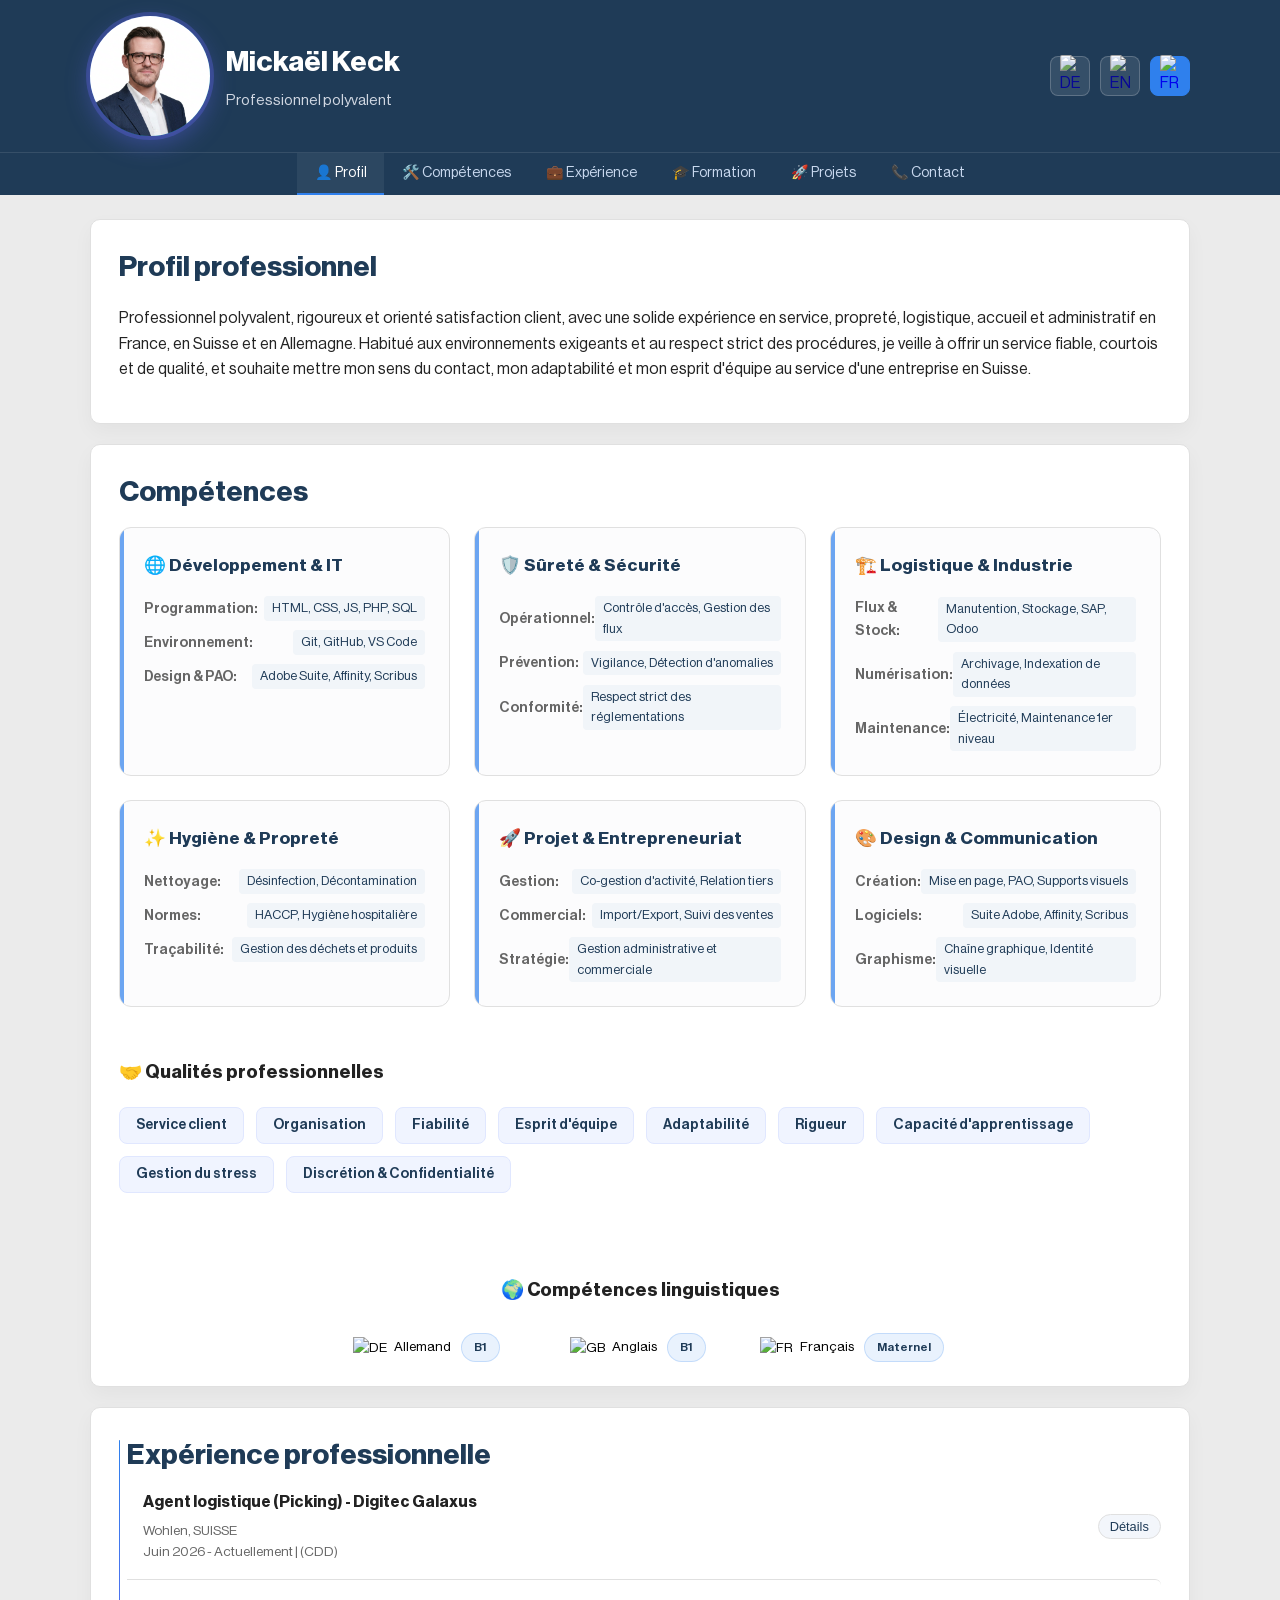
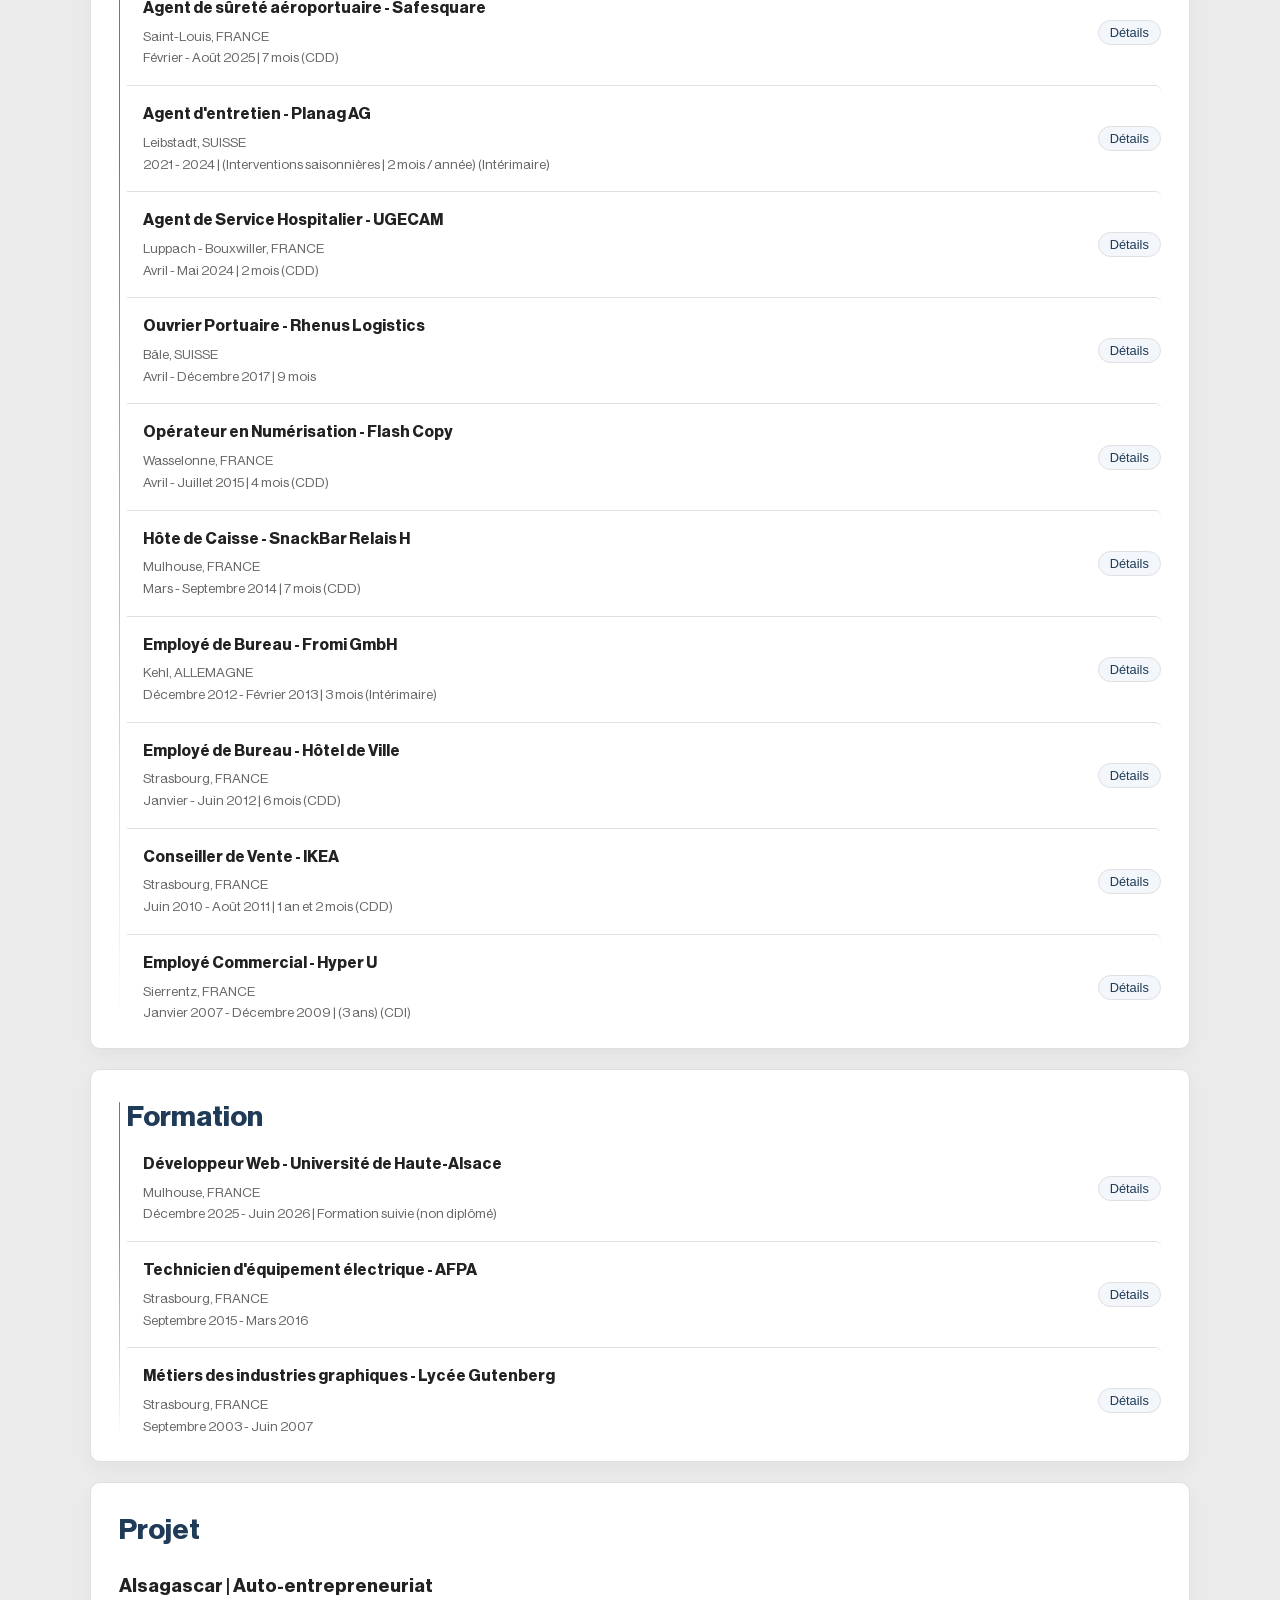
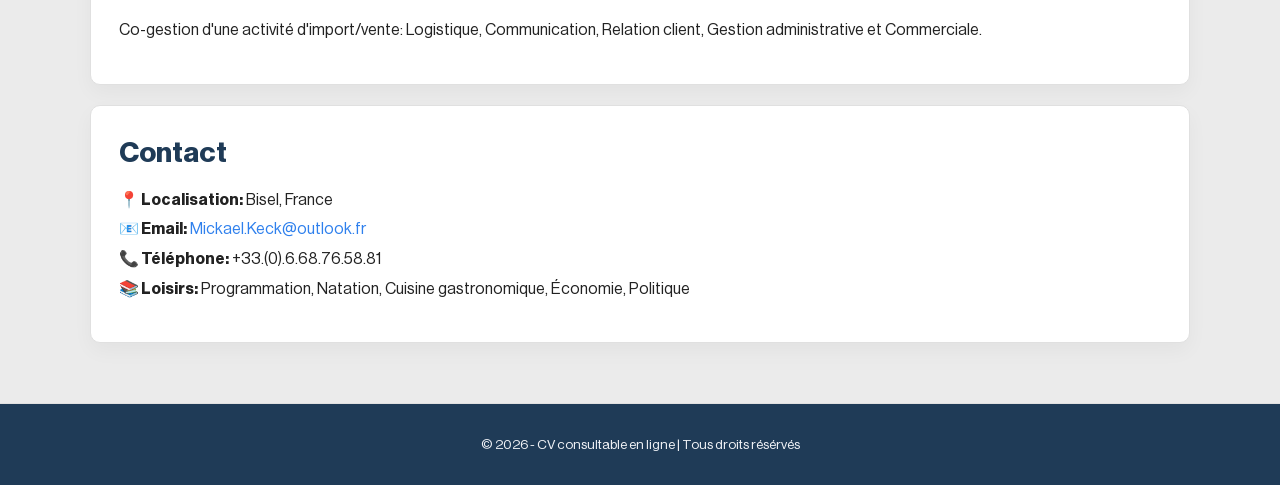
==== index.html @ 0cacf82a "Add files via upload" ====
<!DOCTYPE html>
<html lang="fr">
<head>
  <meta charset="UTF-8">
  <title>CV - Mickaël Keck</title>
  <meta name="viewport" content="width=device-width, initial-scale=1">
  <link rel="stylesheet" href="style.css">
</head>
<body>
  <div class="top-bar">
    <header class="site-header">
      <div class="container header-content">
        <div class="avatar-wrap">
          <div class="avatar" onclick="document.getElementById('img-modal').classList.add('open')"><img src="img/image cv2.png" alt="Mickaël Keck"/></div>
          <div>
            <h1>Mickaël Keck</h1>
            <p class="subtitle">Professionnel polyvalent</p>
          </div>
        </div>
        <div class="lang-switcher">
          <a href="index_de.html" class="lang-btn" title="Deutsch">
            <img src="https://flagcdn.com/24x18/de.png" alt="DE">
          </a>
          <a href="index_en.html" class="lang-btn" title="English">
            <img src="https://flagcdn.com/24x18/gb.png" alt="EN">
          </a>
          <a href="index.html" class="lang-btn active" title="Français">
            <img src="https://flagcdn.com/24x18/fr.png" alt="FR">
          </a>
        </div>
      </div>
    </header>
  </div>
  <nav class="main-nav">
    <button class="nav-toggle" aria-expanded="false" aria-label="Menu">
      <span class="bar"></span>
      <span class="bar"></span>
      <span class="bar"></span>
    </button>
    <ul>
      <li><a href="#profil">👤 Profil</a></li>
      <li><a href="#competences">🛠️ Compétences</a></li>
      <li><a href="#experience">💼 Expérience</a></li>
      <li><a href="#formation">🎓 Formation</a></li>
      <li><a href="#projets">🚀 Projets</a></li>
      <li><a href="#contact">📞 Contact</a></li>
    </ul>
  </nav>

  <div class="container layout">
    <main>
      <!-- PROFIL -->
      <section id="profil" class="card">
        <h2>Profil professionnel</h2>
        <p>
        Professionnel polyvalent, rigoureux et orienté satisfaction client, avec une solide expérience en service, propreté, logistique, accueil et administratif en France, en Suisse et en Allemagne. Habitué aux environnements exigeants et au respect strict des procédures, je veille à offrir un service fiable, courtois et de qualité, et souhaite mettre mon sens du contact, mon adaptabilité et mon esprit d'équipe au service d'une entreprise en Suisse.
        </p>
      </section>

      <!-- COMPETENCES -->
      <section id="competences" class="card">
        <h2>Compétences</h2>
        
        <div class="skills-container">
          <!-- Compétences Techniques -->
          <div class="skills-grid">
            <div class="skill-category">
              <h3>🌐 Développement & IT</h3>
              <ul>
                <li><strong>Programmation:</strong> <span>HTML, CSS, JS, PHP, SQL</span></li>
                <li><strong>Environnement:</strong> <span>Git, GitHub, VS Code</span></li>
                <li><strong>Design & PAO:</strong> <span>Adobe Suite, Affinity, Scribus</span></li>
              </ul>
            </div>

            <div class="skill-category">
              <h3>🛡️ Sûreté & Sécurité</h3>
              <ul>
                <li><strong>Opérationnel:</strong> <span>Contrôle d'accès, Gestion des flux</span></li>
                <li><strong>Prévention:</strong> <span>Vigilance, Détection d'anomalies</span></li>
                <li><strong>Conformité:</strong> <span>Respect strict des réglementations</span></li>
              </ul>
            </div>

            <div class="skill-category">
              <h3>🏗️ Logistique & Industrie</h3>
              <ul>
                <li><strong>Flux & Stock:</strong> <span>Manutention, Stockage, SAP, Odoo</span></li>
                <li><strong>Numérisation:</strong> <span>Archivage, Indexation de données</span></li>
                <li><strong>Maintenance:</strong> <span>Électricité, Maintenance 1er niveau</span></li>
              </ul>
            </div>

            <div class="skill-category">
              <h3>✨ Hygiène & Propreté</h3>
              <ul>
                <li><strong>Nettoyage:</strong> <span>Désinfection, Décontamination</span></li>
                <li><strong>Normes:</strong> <span>HACCP, Hygiène hospitalière</span></li>
                <li><strong>Traçabilité:</strong> <span>Gestion des déchets et produits</span></li>
              </ul>
            </div>

            <div class="skill-category">
              <h3>🚀 Projet & Entrepreneuriat</h3>
              <ul>
                <li><strong>Gestion:</strong> <span>Co-gestion d'activité, Relation tiers</span></li>
                <li><strong>Commercial:</strong> <span>Import/Export, Suivi des ventes</span></li>
                <li><strong>Stratégie:</strong> <span>Gestion administrative et commerciale</span></li>
              </ul>
            </div>

            <div class="skill-category">
              <h3>🎨 Design & Communication</h3>
              <ul>
                <li><strong>Création:</strong> <span>Mise en page, PAO, Supports visuels</span></li>
                <li><strong>Logiciels:</strong> <span>Suite Adobe, Affinity, Scribus</span></li>
                <li><strong>Graphisme:</strong> <span>Chaîne graphique, Identité visuelle</span></li>
              </ul>
            </div>
          </div>

          <!-- Soft Skills -->
          <div class="soft-skills-area">
            <h3>🤝 Qualités professionnelles</h3>
            <ul class="tags">
              <li>Service client</li>
              <li>Organisation</li>
              <li>Fiabilité</li>
              <li>Esprit d'équipe</li>
              <li>Adaptabilité</li>
              <li>Rigueur</li>
              <li>Capacité d'apprentissage</li>
              <li>Gestion du stress</li>
              <li>Discrétion & Confidentialité</li>
            </ul>
          </div>

          <!-- Langues -->
          <div class="languages-area">
            <div class="s-section">
              <div class="s-title">
                <h3>🌍 Compétences linguistiques</h3>
              </div>
              <div class="languages-grid">
                <div class="lang-item">
                  <span class="lang-name"><img src="https://flagcdn.com/16x12/de.png" alt="DE"> Allemand</span>
                  <span class="lang-level">B1</span>
                </div>
                <div class="lang-item">
                  <span class="lang-name"><img src="https://flagcdn.com/16x12/gb.png" alt="GB"> Anglais</span>
                  <span class="lang-level">B1</span>
                </div>
                <div class="lang-item">
                  <span class="lang-name"><img src="https://flagcdn.com/16x12/fr.png" alt="FR"> Français</span>
                  <span class="lang-level">Maternel</span>
                </div>
              </div>
            </div>
          </div>
        </div>
      </section>



      <!-- EXPERIENCE -->
      <section id="experience" class="card">
        <h2>Expérience professionnelle</h2>

        <article class="job">
          <header>
            <div>
              <h3>Agent logistique (Picking) - Digitec Galaxus</h3>
              <p class="job-meta">Wohlen, SUISSE<br>Juin 2026 - Actuellement | (CDD)</p>
            </div>
            <button class="toggle-job" type="button">Détails</button>
          </header>
          <ul class="job-details">
            <li>Préparation de commandes (picking) dans un entrepôt logistique à haut volume,<br/>avec respect des délais et des consignes de sécurité</li>
            <li>Endurance et fiabilité sur des shifts de 9h+ en station debout,<br/>avec maintien d'une cadence et d'une précision constantes</li>
            <li>Utilisation d'outils de gestion des flux (scanners, systèmes d'inventaire)<br/>et respect strict des procédures qualité</li>
          </ul>
        </article>

        <article class="job">
          <header>
            <div>
              <h3>Agent de sûreté aéroportuaire - Safesquare</h3>
              <p class="job-meta">Saint-Louis, FRANCE<br>Février - Août 2025 | 7 mois (CDD)</p>
            </div>
            <button class="toggle-job" type="button">Détails</button>
          </header>
          <ul class="job-details">
            <li>Gestion de l'accueil des passagers dans un environnement international avec maintien<br/>d'un haut niveau de courtoisie malgré la pression horaire</li>
            <li>Application rigoureuse des procédures de sûreté (contrôles, vérifications, signalement)<br/>garantissant la sécurité des flux passagers</li>
            <li>Patrouilles internes et travail en équipe pluridisciplinaire</li>
          </ul>
        </article>

        <article class="job">
          <header>
            <div>
              <h3>Agent d'entretien - Planag AG</h3>
              <p class="job-meta">Leibstadt, SUISSE<br>2021 - 2024 | (Interventions saisonnières | 2 mois / année) (Intérimaire) </p>
            </div>
            <button class="toggle-job" type="button">Détails</button>
          </header>
          <ul class="job-details">
            <li>Réalisation de prestations de désinfection, décontamination et nettoyage<br/>dans un site sensible, avec respect strict des protocoles</li>
            <li>Gestion des déchets et respect des normes environnementales</li>
            <li>Travail en horaires décalés, environnements exigeants nécessitant rigueur, endurance et fiabilité</li>
          </ul>
        </article>

        <article class="job">
          <header>
            <div>
              <h3>Agent de Service Hospitalier - UGECAM</h3>
              <p class="job-meta">Luppach - Bouxwiller, FRANCE<br> Avril - Mai 2024 | 2 mois (CDD)</p>
            </div>
            <button class="toggle-job" type="button">Détails</button>
          </header>
          <ul class="job-details">
            <li>Contribution à l'hygiène et au confort des patients par la désinfection des locaux,<br/>la gestion du linge et le nettoyage des chambres</li>
            <li>Collaboration quotidienne avec les équipes soignantes, sens du service et respect de la confidentialité</li>
            <li>Participation aux services d'hôtellerie et de restauration, dans le respect des normes strictes de qualité et de traçabilité</li>
          </ul>
        </article>

        <article class="job">
          <header>
            <div>
              <h3>Ouvrier Portuaire - Rhenus Logistics</h3>
              <p class="job-meta">Bâle, SUISSE<br>Avril - Décembre 2017 | 9 mois </p>
            </div>
            <button class="toggle-job" type="button">Détails</button>
          </header>
          <ul class="job-details">
            <li>Chargement et déchargement de bateaux, exécution de manœuvres variées<br/>en respectant les règles de sécurité</li>
            <li>Conduite de chariot élévateur pour la manutention de marchandises lourdes<br>ou volumineuses</li>
            <li>Nettoyage et remise en ordre des zones de stockage, avec souci d'organisation<br>et de propreté</li>
          </ul>
        </article>

        <article class="job">
          <header>
            <div>
              <h3>Opérateur en Numérisation - Flash Copy</h3>
              <p class="job-meta">Wasselonne, FRANCE<br>Avril - Juillet 2015 | 4 mois (CDD)</p>
            </div>
            <button class="toggle-job" type="button">Détails</button>
          </header>
          <ul class="job-details">
            <li>Numérisation et traitement de documents patrimoniaux sensibles<br>avec forte exigence de précision et de confidentialité</li>
            <li>Organisation, tri et indexation des fichiers pour assurer une exploitation<br>efficace des archives</li>
            <li>Entretien du poste de travail et du matériel, maîtrise des outils informatiques<br>de base pour garantir une productivité optimale</li>
          </ul>
        </article>

        <article class="job">
          <header>
            <div>
              <h3>Hôte de Caisse - SnackBar Relais H</h3>
              <p class="job-meta">Mulhouse, FRANCE<br>Mars - Septembre 2014 | 7 mois (CDD)</p>
            </div>
            <button class="toggle-job" type="button">Détails</button>
          </header>
          <ul class="job-details">
            <li>Encaissement et accueil client en point de vente à fort trafic, avec maîtrise<br>des bases de vente additionnelle</li>
            <li>Entretien et nettoyage du point de vente pour garantir une image irréprochable<br>auprès de la clientèle</li>
            <li>Maintenance de premier niveau de l'équipement (caisse, machines, petit matériel)<br>pour limiter les interruptions de service</li>
          </ul>
        </article>

        <article class="job">
          <header>
            <div>
              <h3>Employé de Bureau - Fromi GmbH</h3>
              <p class="job-meta">Kehl, ALLEMAGNE<br>Décembre 2012 - Février 2013 | 3 mois (Intérimaire)</p>
            </div>
            <button class="toggle-job" type="button">Détails</button>
          </header>
          <ul class="job-details">
            <li>Tri, gestion et distribution du courrier entrants/sortants pour assurer<br>la bonne circulation de l'information</li>
            <li>Archivage et indexation de documents, création de classements logiques<br>et facilement consultables</li>
            <li>Utilisation quotidienne d'outils bureautiques et collaboration<br>avec plusieurs services internes</li>
          </ul>
        </article>

        <article class="job">
          <header>
            <div>
              <h3>Employé de Bureau - Hôtel de Ville</h3>
              <p class="job-meta">Strasbourg, FRANCE<br>Janvier - Juin 2012 | 6 mois (CDD)</p>
            </div>
            <button class="toggle-job" type="button">Détails</button>
          </header>
          <ul class="job-details">
            <li>Accueil physique et téléphonique des usagers, orientation<br>et renseignement de première ligne</li>
            <li>Archivage, indexation et reprographie de documents administratifs<br>dans le respect des procédures</li>
            <li>Travail en équipe au sein d'un service public, avec sens du contact et de la discrétion</li>
          </ul>
        </article>

        <article class="job">
          <header>
            <div>
              <h3>Conseiller de Vente - IKEA </h3>
              <p class="job-meta">Strasbourg, FRANCE<br>Juin 2010 - Août 2011 | 1 an et 2 mois (CDD)</p>
            </div>
            <button class="toggle-job" type="button">Détails</button>
          </header>
          <ul class="job-details">
            <li>Conseil personnalisé aux clients sur l'aménagement de la literie et des rangements<br>pour optimiser leur confort et leur budget</li>
            <li>Atteinte des objectifs de vente grâce à une bonne connaissance des produits<br>et des promotions en cours</li>
            <li>Participation à la mise en avant des promotions et au merchandising du rayon<br>(facing, réassort, implantation produits)</li>
          </ul>
        </article>

        <article class="job">
          <header>
            <div>
              <h3>Employé Commercial  - Hyper U</h3>
              <p class="job-meta">Sierrentz, FRANCE<br>Janvier 2007 - Décembre 2009 | (3 ans) (CDI)</p>
            </div>
            <button class="toggle-job" type="button">Détails</button>
          </header>
          <ul class="job-details">
            <li>Gestion des rayons liquides / liqueurs puis fruits / légumes: mise en rayon,<br>rotation des produits, contrôle des dates.</li>
            <li>Mise en œuvre du merchandising (facing, implantation, balisage prix)<br>pour améliorer la lisibilité de l'offre</li>
            <li>Promotion à la vente de produits et services, contact régulier avec la clientèle<br>et travail en horaires variables dans un environnement exigeant</li>
          </ul>
        </article>


      </section>

      <!-- FORMATION -->
      <section id="formation" class="card">
        <h2>Formation</h2>

        <article class="edu">
          <header>
            <div>
              <h3>Développeur Web - Université de Haute-Alsace</h3>
              <p class="job-meta">Mulhouse, FRANCE<br>Décembre 2025 - Juin 2026 | Formation suivie (non diplômé)</p>
            </div>
            <button class="toggle-job" type="button">Détails</button>
          </header>
          <ul class="job-details">
            <li>Non diplômé pour motif administratif / arrêt du financement, et non pour résultats insuffisants</li>
            <li>HTML, CSS, JS, PHP, SQL, Node.js, Python</li>
            <li>Outils: VS Code, GitHub, Bootstrap, jQuery, PHPMyAdmin</li>
            <li>Projets:
              <ul>
                <li>Création d'une calculatrice</li>
                <li>Création d'un site web pour une boulangerie</li>
                <li>Création d'une landing page pour un cours de yoga</li>
                <li>Création d'un site web vitrine pour une salle de sport</li>
              </ul>
            </li>
          </ul>
        </article>

        <article class="edu">
          <header>
            <div>
              <h3>Technicien d'équipement électrique - AFPA</h3>
              <p class="job-meta">Strasbourg, FRANCE<br>Septembre 2015 - Mars 2016</p>
            </div>
            <button class="toggle-job" type="button">Détails</button>
          </header>
          <ul class="job-details">
            <li>Formation de niveau bac pro axée sur l'installation et le dépannage d'équipements électriques</li>
            <li>Connaissance des normes et réglementations en vigueur</li>
            <li>Conception et mise en œuvre de circuits électriques</li>
            <li>Acquisition de rigueur, lecture de plans, respect strict des normes de sécurité et des procédures</li>
            <li>Installation et maintenance d'équipements électriques</li>
          </ul>
        </article>

        <article class="edu">
          <header>
            <div>
              <h3>Métiers des industries graphiques - Lycée Gutenberg</h3>
              <p class="job-meta">Strasbourg, FRANCE<br>Septembre 2003 - Juin 2007</p>
            </div>
            <button class="toggle-job" type="button">Détails</button>
          </header>
          <ul class="job-details">
            <li>Bac pro orienté vers la chaîne graphique et la production imprimée (pré-presse, impression, contrôle qualité)</li>
            <li>Connaissance des normes et réglementations en vigueur</li>
            <li>Mise en pratique des outils de la suite Adobe (Photoshop, Illustrator, InDesign)</li>
            <li>Acquisition de rigueur, lecture de plans, respect strict des normes de sécurité et des procédures</li>
            <li>Développement d'un œil créatif et d'un sens de la mise en page et de la communication visuelle</li>
            <li>Première expérience du monde professionnel et du travail en équipe</li>
          </ul>
        </article>
      </section>

      <!-- PROJETS -->
      <section id="projets" class="card">
        <h2>Projet</h2>

        <article class="project">
          <h3>Alsagascar | Auto-entrepreneuriat</h3>
          <p>Co-gestion d'une activité d'import/vente: Logistique, Communication, Relation client, Gestion administrative et Commerciale.</p>
        </article>
      </section>

      <!-- CONTACT -->
      <section id="contact" class="card">
        <h2>Contact</h2>
        <ul class="contact-list">
          <li><strong>📍 Localisation:</strong> Bisel, France</li>
          <li><strong>📧 Email:</strong> <a href="mailto:Mickael.Keck@outlook.fr"> Mickael.Keck@outlook.fr</a></li>
          <li><strong>📞 Téléphone:</strong> +33.(0).6.68.76.58.81</li>
          <li><strong>📚 Loisirs:</strong> Programmation, Natation, Cuisine gastronomique, Économie, Politique</li>
        </ul>
      </section>
    </main>
  </div>

  <footer class="site-footer">
    <div class="container">
      <p>© <span id="year"></span> - CV consultable en ligne | Tous droits résérvés</p>
    </div>
  </footer>

  <div id="img-modal" onclick="this.classList.remove('open')">
    <img src="img/image cv2.png" alt="CV"/>
  </div>

  <script src="script.js"></script>
</body>
</html>
---- style.css ----
@font-face {
  font-family: 'NeueHaasDisplay';
  src: url('font/NeueHaasDisplayRoman.ttf') format('truetype');
  font-weight: 400;
  font-style: normal;
}
@font-face {
  font-family: 'NeueHaasDisplay';
  src: url('font/NeueHaasDisplayRomanItalic.ttf') format('truetype');
  font-weight: 400;
  font-style: italic;
}
@font-face {
  font-family: 'NeueHaasDisplay';
  src: url('font/NeueHaasDisplayMediu.ttf') format('truetype');
  font-weight: 500;
  font-style: normal;
}
@font-face {
  font-family: 'NeueHaasDisplay';
  src: url('font/NeueHaasDisplayMediumItalic.ttf') format('truetype');
  font-weight: 500;
  font-style: italic;
}
@font-face {
  font-family: 'NeueHaasDisplay';
  src: url('font/NeueHaasDisplayBold.ttf') format('truetype');
  font-weight: 700;
  font-style: normal;
}
@font-face {
  font-family: 'NeueHaasDisplay';
  src: url('font/NeueHaasDisplayBoldItalic.ttf') format('truetype');
  font-weight: 700;
  font-style: italic;
}

.s-section {
  display: flex;
  flex-direction: column;
  gap: 8px;
}


.lang-item { display: flex; align-items: center; justify-content: center; gap: 10px; }
.lang-name { font-size: 0.85rem; color: #000000; }
.lang-name img { vertical-align: middle; margin-right: 5px; }

.lang-level {
  font-size: 0.75rem;
  background: rgba(47, 128, 237, 0.1);
  color: var(--primary);
  padding: 4px 12px;
  border-radius: 99px;
  border: 1px solid rgba(47, 128, 237, 0.2);
  font-weight: 500;
  transition: all 0.3s ease;
}

.lang-item:hover .lang-level {
  background: var(--accent);
  color: #fff;
  transform: translateX(5px);
}


:root {
  --bg: #ebebeb;
  --card-bg: #ffffff;
  --primary: #1f3b57;
  --accent: #2f80ed;
  --text: #222;
  --muted: #666;
  --border: #e0e0e0;
  --radius: 10px;
  --shadow: 0 8px 20px rgba(0,0,0,0.04);
  --font-main: 'NeueHaasDisplay', system-ui, sans-serif;
  --header-h: 80px;
}

html {
  scroll-behavior: smooth;
}

*, *::before, *::after { box-sizing: border-box; }

body {
  margin: 0;
  font-family: var(--font-main);
  background: var(--bg);
  color: var(--text);
  line-height: 1.6;
}

/* CONTAINER */
.container {
  width: min(1100px, 100% - 2rem);
  margin: 0 auto;
}

/* HEADER */
/* TOP BAR */
.top-bar {
  position: fixed;
  top: 0;
  left: 0;
  right: 0;
  z-index: 10;
  transition: none;
}

.top-bar.hidden {
  transform: translateY(-100%);
}

.site-header {
  background: var(--primary);
  color: #fff;
  padding: 1rem 0;
}

.header-content {
  display: flex;
  align-items: center;
  justify-content: space-between;
  gap: 1.5rem;
}

.avatar-wrap {
  display: flex;
  align-items: center;
  gap: 16px;
}

.avatar {
  width: 120px;
  height: 120px;
  overflow: hidden;
  border-radius: 50%;
  background: linear-gradient(135deg, #6366f1, #06b6d4);
  display: flex;
  align-items: center;
  justify-content: center;
  font-size: 34px;
  font-weight: 700;
  color: #fff;
  box-shadow: 0 0 0 4px rgba(99,102,241,0.3), 0 8px 24px rgba(99,102,241,0.4);
  transition: transform 0.3s;
  cursor: pointer;
}

.avatar:hover { transform: scale(1.20); }

.avatar img {
  width: 100%;
  height: 100%;
  object-fit: cover;
  object-position: 70% center;
  transform: scaleX(-1);
}

h1 { margin: 0; font-size: 1.8rem; }

.subtitle {
  margin: 0.25rem 0 0;
  color: #d0d7e2;
  font-size: 0.95rem;
}

/* LANG SWITCHER */
.lang-switcher {
  display: flex;
  gap: 10px;
}

.lang-btn {
  display: flex;
  align-items: center;
  justify-content: center;
  width: 40px;
  height: 40px;
  background: rgba(255, 255, 255, 0.1);
  border: 1px solid rgba(255, 255, 255, 0.2);
  border-radius: 8px;
  transition: all 0.3s ease;
  cursor: pointer;
  text-decoration: none;
  padding: 0; /* Ajouté */
  outline: none; /* Ajouté */
}

.lang-btn img {
  width: 20px;
  height: auto;
  border-radius: 2px;
  filter: grayscale(40%);
  transition: all 0.3s ease;
}

.lang-btn:hover {
  background: rgba(255, 255, 255, 0.2);
  border-color: var(--accent);
  transform: translateY(-2px);
}

.lang-btn:hover img {
  filter: grayscale(0%);
  transform: scale(1.1);
}

.lang-btn.active {
  background: var(--accent);
  border-color: var(--accent);
}

.lang-btn.active img {
  filter: grayscale(0%);
}

/* MODAL */
#img-modal {
  display: none;
  position: fixed;
  inset: 0;
  background: rgba(0,0,0,0.75);
  z-index: 999;
  align-items: center;
  justify-content: center;
  cursor: zoom-out;
}
#img-modal.open { display: flex; }
#img-modal img {
  max-height: 90vh;
  max-width: 90vw;
  border-radius: 12px;
  box-shadow: 0 20px 60px rgba(0,0,0,0.5);
  transform: scaleX(-1);
}

/* LAYOUT */
.layout {
  padding-top: 1.5rem;
  padding-bottom: 2.5rem;
}

.main-nav {
  position: fixed;
  left: 0;
  right: 0;
  z-index: 9;
  background: var(--primary);
  border-top: 1px solid rgba(255,255,255,0.1);
}

.main-nav ul {
  list-style: none;
  padding: 0;
  margin: 0;
  display: flex;
  justify-content: center;
  gap: 0;
}

.main-nav a {
  display: block;
  color: #c8d8ee;
  text-decoration: none;
  font-size: 0.88rem;
  padding: 0.55rem 1.1rem;
  border-bottom: 2px solid transparent;
  transition: color 0.2s, border-color 0.2s, background 0.2s;
}

.main-nav a:hover,
.main-nav a.active {
  color: #fff;
  border-bottom-color: var(--accent);
  background: rgba(255,255,255,0.06);
}

/* MAIN */
main { min-width: 0; }

/* CARDS */
.card {
  background: var(--card-bg);
  border-radius: var(--radius);
  padding: 1.5rem 1.75rem;
  margin-bottom: 1.25rem;
  box-shadow: var(--shadow);
  border: 1px solid var(--border);
  /* Animation de révélation */
  opacity: 0;
  transform: translateY(30px);
  transition: opacity 0.8s ease-out, transform 0.8s ease-out;
}

.card.visible {
  opacity: 1;
  transform: translateY(0);
}

.card h2 {
  margin-top: 0;
  margin-bottom: 0.75rem;
  font-size: 1.8rem;
  font-weight: 800;
  color: var(--primary);
  letter-spacing: 0,5rem;
}

/* GRID */
.grid-2 {
  display: grid;
  grid-template-columns: repeat(auto-fit, minmax(260px, 1fr));
  gap: 1rem 2rem;
}

/* LISTES & TAGS */
ul {
  padding-left: 1.2rem;
  margin-top: 0.25rem;
}

.tags {
  list-style: none;
  padding: 0;
  display: flex;
  flex-wrap: wrap;
  gap: 0.75rem;
}

.tags li {
  background: #f0f4ff;
  color: var(--primary);
  padding: 0.4rem 1rem;
  border-radius: 8px;
  font-size: 0.88rem;
  font-weight: 500;
  border: 1px solid #e0e7ff;
  transition: all 0.3s ease;
  cursor: default;
}

.tags li:hover {
  background: var(--primary);
  color: #fff;
  transform: translateY(-2px);
  box-shadow: 0 4px 12px rgba(31, 59, 87, 0.15);
}


.skills-container {
  display: flex;
  flex-direction: column;
  gap: 2rem;
}

.skills-grid {
  display: grid;
  grid-template-columns: repeat(auto-fit, minmax(300px, 1fr));
  gap: 1.5rem;
}

.skill-category {
  background: #fcfcfd;
  border: 1px solid var(--border);
  border-radius: 12px;
  padding: 1.5rem;
  transition: all 0.3s ease;
  position: relative;
  overflow: hidden;
}

.skill-category::before {
  content: '';
  position: absolute;
  top: 0;
  left: 0;
  width: 4px;
  height: 100%;
  background: var(--accent);
  opacity: 0.7;
}

.skill-category:hover {
  transform: translateY(-5px);
  box-shadow: 0 12px 25px rgba(0,0,0,0.06);
  border-color: var(--accent);
}

.skill-category h3 {
  margin-top: 0;
  margin-bottom: 1rem;
  font-size: 1.1rem;
  color: var(--primary);
  display: flex;
  align-items: center;
  gap: 8px;
}

.skill-category ul {
  list-style: none;
  padding: 0;
  margin: 0;
  display: flex;
  flex-direction: column;
  gap: 0.6rem;
}

.skill-category li {
  font-size: 0.9rem;
  display: flex;
  justify-content: space-between;
  align-items: center;
}

.skill-category li strong {
  color: var(--muted);
  font-weight: 500;
}

.skill-category li span {
  background: #f1f5f9;
  padding: 2px 8px;
  border-radius: 4px;
  font-size: 0.8rem;
  color: var(--primary);
}

#experience, #formation {
  position: relative;
  padding-left: 2.25rem;
}

#experience::before, #formation::before {
  content: '';
  position: absolute;
  left: 1.75rem;
  top: 2rem;
  bottom: 1.5rem;
  width: 1px;
  background: linear-gradient(180deg, #2f80ed, #6366f1 25%, rgba(99,102,241,0) 100%);
  border-radius: 50px;
}

/* JOBS & EDU */
.job, .edu {
  border-top: 1px solid var(--border);
  padding-top: 1rem;
  margin-top: 1rem;
  padding-left: 1rem;
  border-radius: 0 6px 6px 0;
  transition: background 0.35s ease, padding-left 0.3s ease, box-shadow 0.35s ease;
  position: relative;
}

.job::before, .edu::before {
  content: '';
  position: absolute;
  left: 1px;
  top: 0;
  width: 1px;
  height: 0;
  background: linear-gradient(0deg, #2f80ed, #6366f1 10%, rgba(99,102,241,0) 100%);
  transition: height 0.4s cubic-bezier(0.4, 0, 0.2, 1);
  border-radius: 2px;
}

.job:hover::before, .edu:hover::before { height: 100%; }

.job::after, .edu::after {
  content: '';
  position: absolute;
  left: -2px;
  top: 0;
  width: 1.5px;
  height: 0;
  background: linear-gradient(0deg, #2f80ed, #6366f1 10%, rgba(99,102,241,0) 100%);
  transition: height 0.4s cubic-bezier(0.4, 0, 0.2, 1);
}

.job:hover::after, .edu:hover::after { height: 100%; }

.job:hover, .edu:hover {
  background: linear-gradient(180deg, #f0f5ff 0%, #ffffff 100%);
  box-shadow: -3px 0 0 0 #2f80ed, 0 4px 18px rgba(47,128,237,0.08);
  padding-left: 1.5rem;
  box-shadow: 0 4px 18px rgba(47,128,237,0.08);
}

.job:first-of-type, .edu:first-of-type {
  border-top: none;
  padding-top: 0;
  margin-top: 0;
}

.job header, .edu header {
  display: flex;
  justify-content: space-between;
  align-items: center;
  gap: 1rem;
}

.job h3, .edu h3 {
  margin: 0;
  font-size: 1rem;
  transition: color 0.3s ease;
}

.job:hover h3, .edu:hover h3 { color: var(--accent); }

.job-meta {
  margin: 0.25rem 0 0;
  font-size: 0.85rem;
  color: var(--muted);
  transition: color 0.3s ease;
}

.job:hover .job-meta, .edu:hover .job-meta { color: #2f80ed99; }

.job-details { margin-top: 0.5rem; }

.toggle-job {
  border: 1px solid var(--border);
  background: #f3f6fb;
  color: var(--primary);
  border-radius: 999px;
  padding: 0.25rem 0.7rem;
  font-size: 0.8rem;
  cursor: pointer;
  transition: background 0.2s, transform 0.1s;
  white-space: nowrap;
}

.toggle-job:hover { background: #e3edff; }
.toggle-job:active { transform: scale(0.97); }

/* PROJECTS */
.project h3 { margin-bottom: 0.25rem; }

.project {
  border-top: 1px solid var(--border);
  padding-top: 0.75rem;
  margin-top: 0.75rem;
}

.project:first-of-type {
  border-top: none;
  padding-top: 0;
  margin-top: 0;
}

/* CONTACT */
.contact-list { list-style: none; padding: 0; }
.contact-list li + li { margin-top: 0.25rem; }
.contact-list a { color: var(--accent); text-decoration: none; }
.contact-list a:hover { text-decoration: underline; }

/* FOOTER */
.site-footer {
  border-top: 1px solid var(--border);
  padding: 1rem 0;
  font-size: 0.85rem;
  color: #f0f2f6;
  background: var(--primary);
  text-align: center;
}

/* ===================== BURGER MENU ===================== */

.nav-toggle {
  display: none;
  flex-direction: column;
  justify-content: center;
  align-items: center;
  gap: 5px;
  width: 40px;
  height: 40px;
  background: transparent;
  border: none;
  cursor: pointer;
  padding: 4px;
  border-radius: 8px;
  transition: background 0.2s;
  position: absolute;
  right: 1rem;
  top: 50%;
  transform: translateY(-50%);
  z-index: 20;
}

.nav-toggle:hover {
  background: rgba(255,255,255,0.1);
}

/* Les 3 barres */
.nav-toggle .bar {
  display: block;
  width: 22px;
  height: 2px;
  background: #c8d8ee;
  border-radius: 2px;
  transition: transform 0.35s cubic-bezier(0.4,0,0.2,1),
              opacity 0.25s ease,
              background 0.2s;
}

/* Animation → croix quand ouvert */
.nav-toggle.open .bar:nth-child(1) {
  transform: translateY(7px) rotate(45deg);
}
.nav-toggle.open .bar:nth-child(2) {
  opacity: 0;
  transform: scaleX(0);
}
.nav-toggle.open .bar:nth-child(3) {
  transform: translateY(-7px) rotate(-45deg);
}

/* ===================== RESPONSIVE ===================== */

@media (max-width: 900px) {
  h1 { font-size: 1.4rem; }
  .subtitle { font-size: 0.85rem; }
  .avatar { width: 90px; height: 90px; }
  .main-nav a { font-size: 0.82rem; padding: 0.5rem 0.7rem; }
}

@media (max-width: 680px) {
  /* Header */
  .header-content { flex-wrap: wrap; gap: 0.75rem; }
  .avatar { width: 70px; height: 70px; font-size: 24px; }
  h1 { font-size: 1.2rem; }
  .subtitle { font-size: 0.8rem; }
  .card { padding: 1rem; }

  /* Afficher le bouton burger */
  .nav-toggle {
    display: flex;
  }

  /* Navbar : position relative pour que le menu se déploie en dessous */
  .main-nav {
    position: fixed;
    left: 0;
    right: 0;
  }

  /* Barre de navigation : hauteur fixe avec le bouton centré */
  .main-nav {
    display: flex;
    align-items: center;
    min-height: 44px;
    padding: 0 1rem;
  }

  /* Menu masqué par défaut sur mobile */
  .main-nav ul {
    display: flex;
    flex-direction: column;
    gap: 0;
    position: absolute;
    top: 100%;
    left: 0;
    right: 0;
    background: var(--primary);
    border-top: 1px solid rgba(255,255,255,0.1);
    max-height: 0;
    overflow: hidden;
    transition: max-height 0.38s cubic-bezier(0.4,0,0.2,1),
    opacity 0.3s ease;
    opacity: 0;
    box-shadow: 0 8px 24px rgba(0,0,0,0.18);
  }

  /* Menu ouvert */
  .main-nav.open ul {
    max-height: 420px;
    opacity: 1;
  }

  /* Liens pleine largeur */
  .main-nav a {
    font-size: 0.92rem;
    padding: 0.8rem 1.25rem;
    border-bottom: 1px solid rgba(255,255,255,0.07);
    border-left: 3px solid transparent;
    transition: color 0.2s, background 0.2s, border-color 0.2s;
  }

  .main-nav a:hover,
  .main-nav a.active {
    border-bottom-color: rgba(255,255,255,0.07);
    border-left-color: var(--accent);
    background: rgba(255,255,255,0.06);
  }

  .main-nav li:last-child a {
    border-bottom: none;
  }

  /* Langues en responsive */
  .languages-area {
    text-align: left;
    margin-left: -5px; 
  }
  .languages-grid {
    grid-template-columns: 1fr;
    justify-content: flex-start;
    gap: 0.5rem;
    padding-left: 0;
  }
  .lang-item {
    justify-content: flex-start;
    padding-left: 0;
    margin-left: 0;
  }
  .languages-area h3 {
    margin-left: 0;
  }
}


.languages-area {
  text-align: center;
  margin-top: 1rem;
}

.languages-grid {
  display: grid;
  grid-template-columns: repeat(auto-fit, minmax(180px, auto));
  justify-content: center;
  gap: 2rem;
}
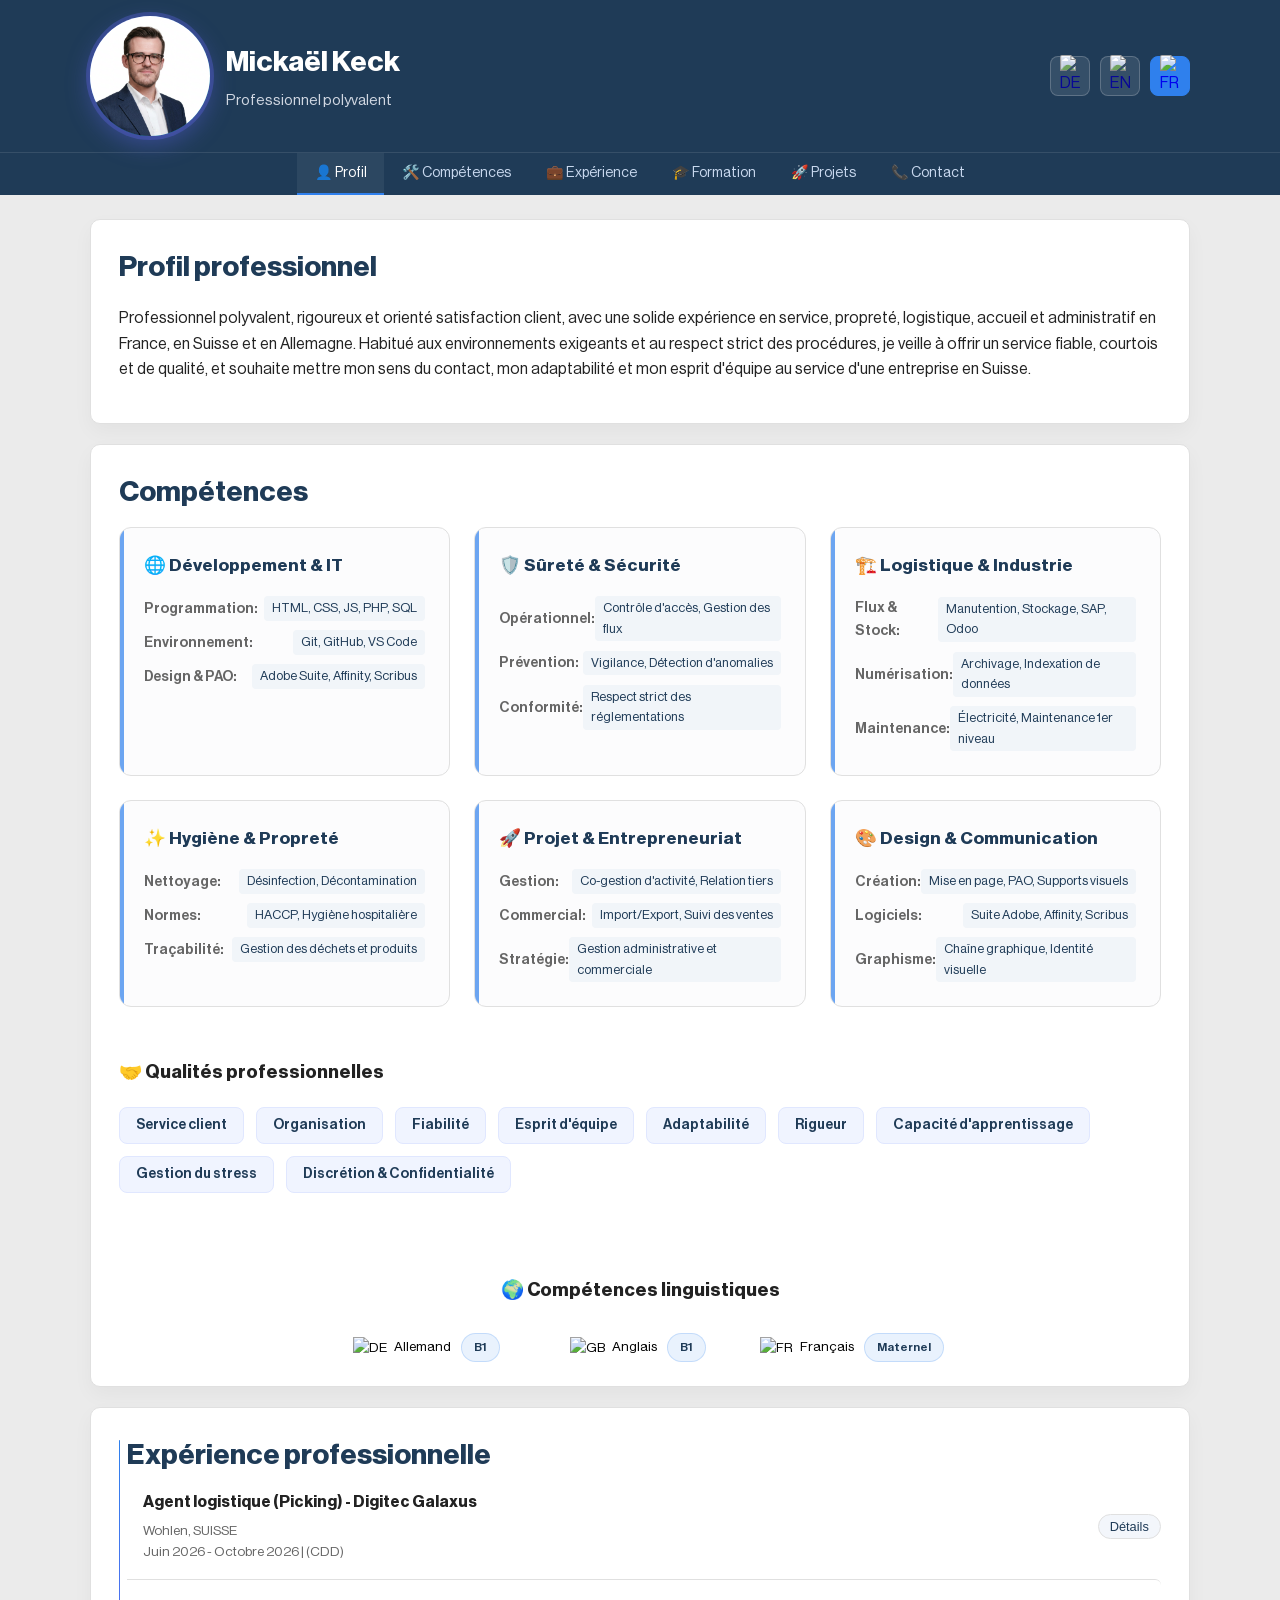
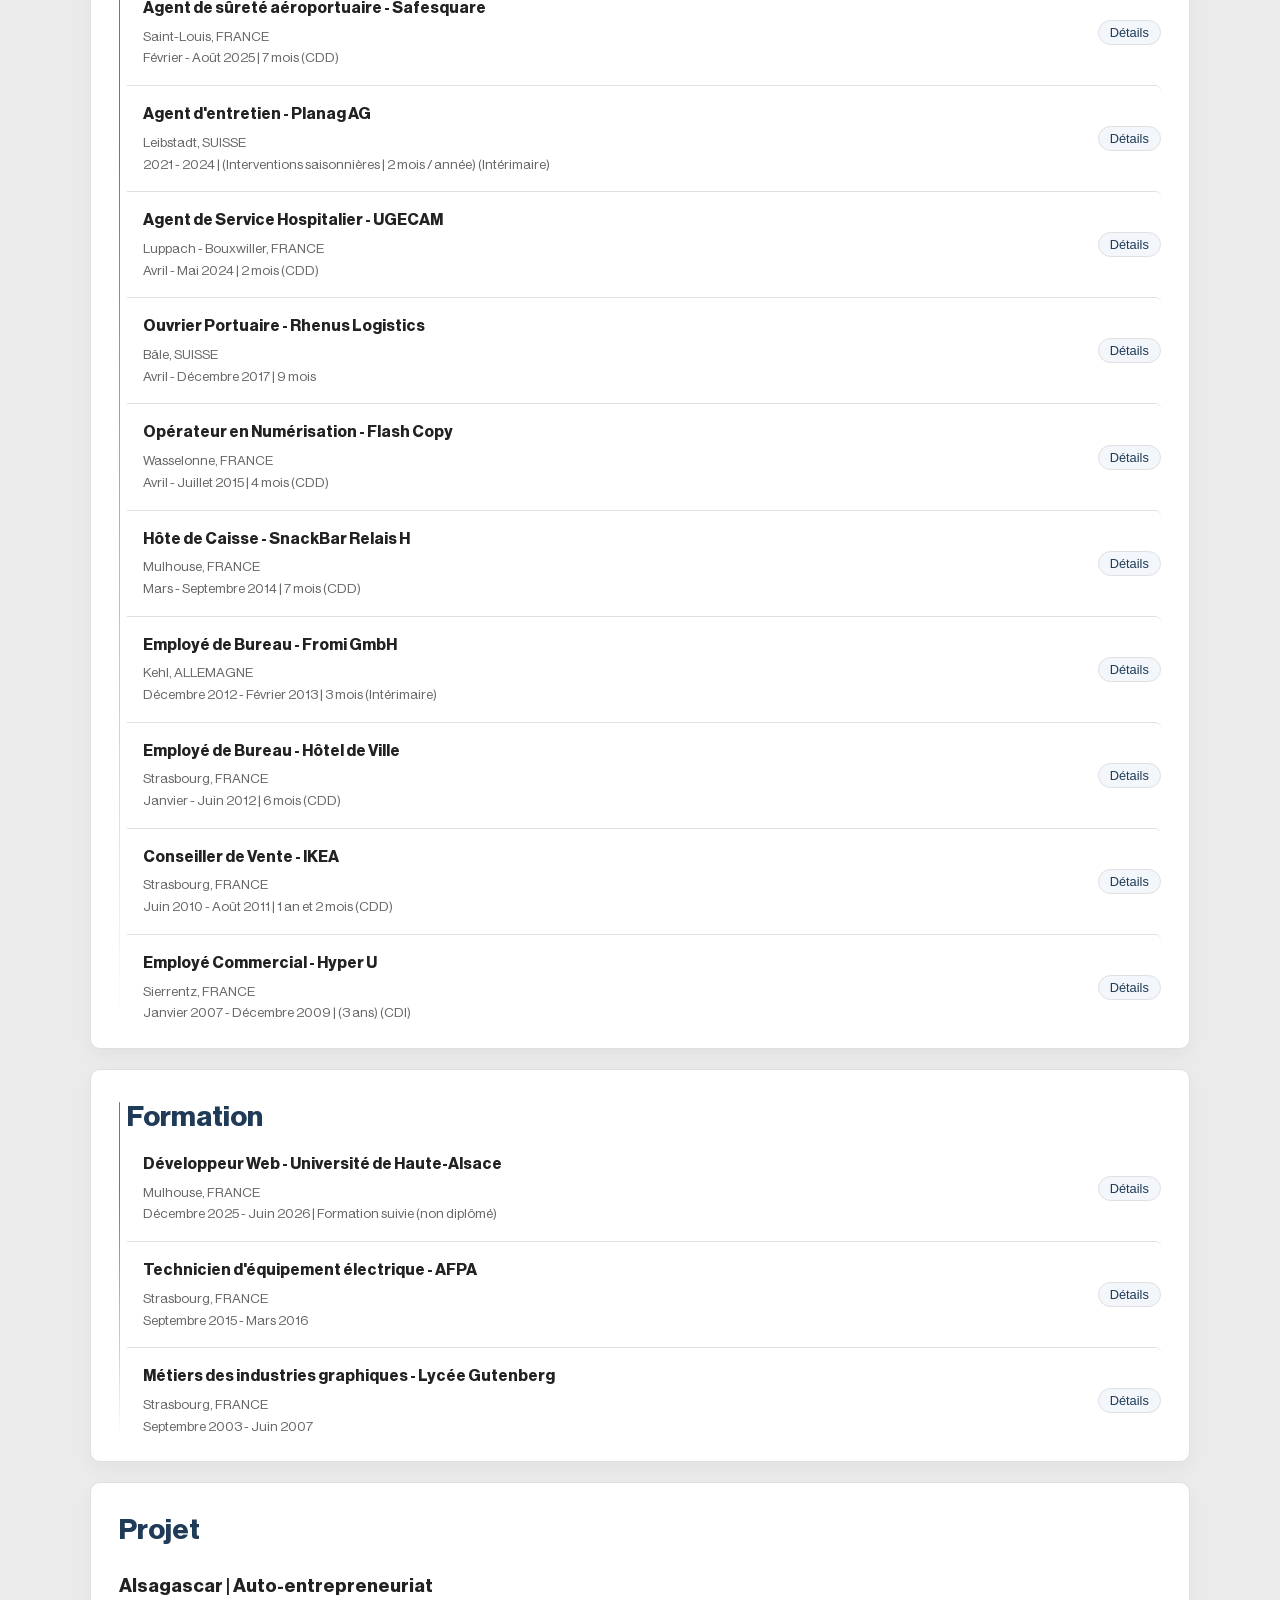
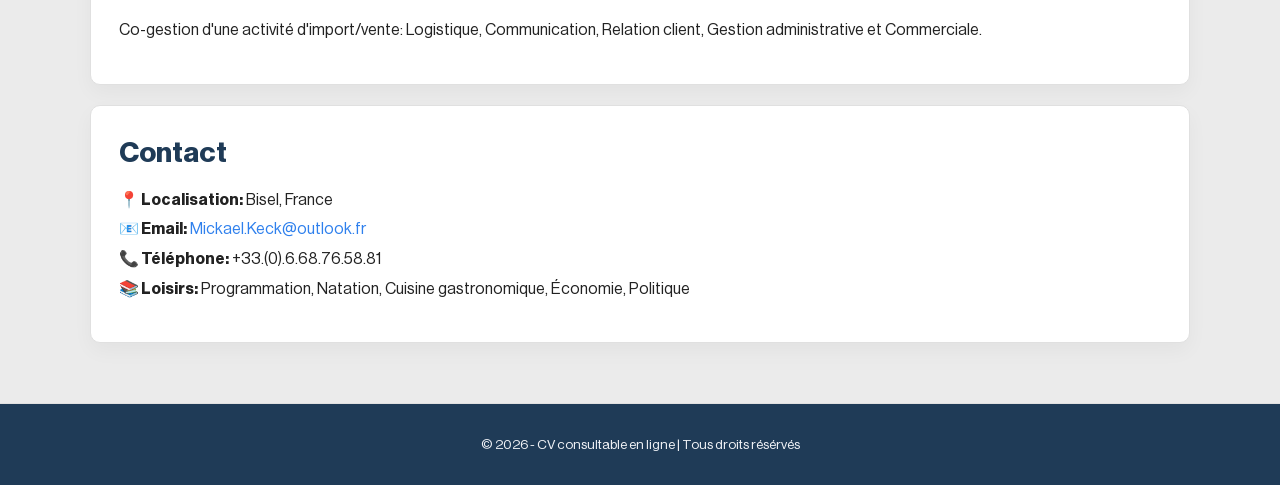
==== commit 8f1b55ea: "Update job duration in index.html" ====
--- a/index.html
+++ b/index.html
@@ -170,7 +170,7 @@
           <header>
             <div>
               <h3>Agent logistique (Picking) - Digitec Galaxus</h3>
-              <p class="job-meta">Wohlen, SUISSE<br>Juin 2026 - Actuellement | (CDD)</p>
+              <p class="job-meta">Wohlen, SUISSE<br>Juin 2026 - Octobre 2026 | (CDD)</p>
             </div>
             <button class="toggle-job" type="button">Détails</button>
           </header>
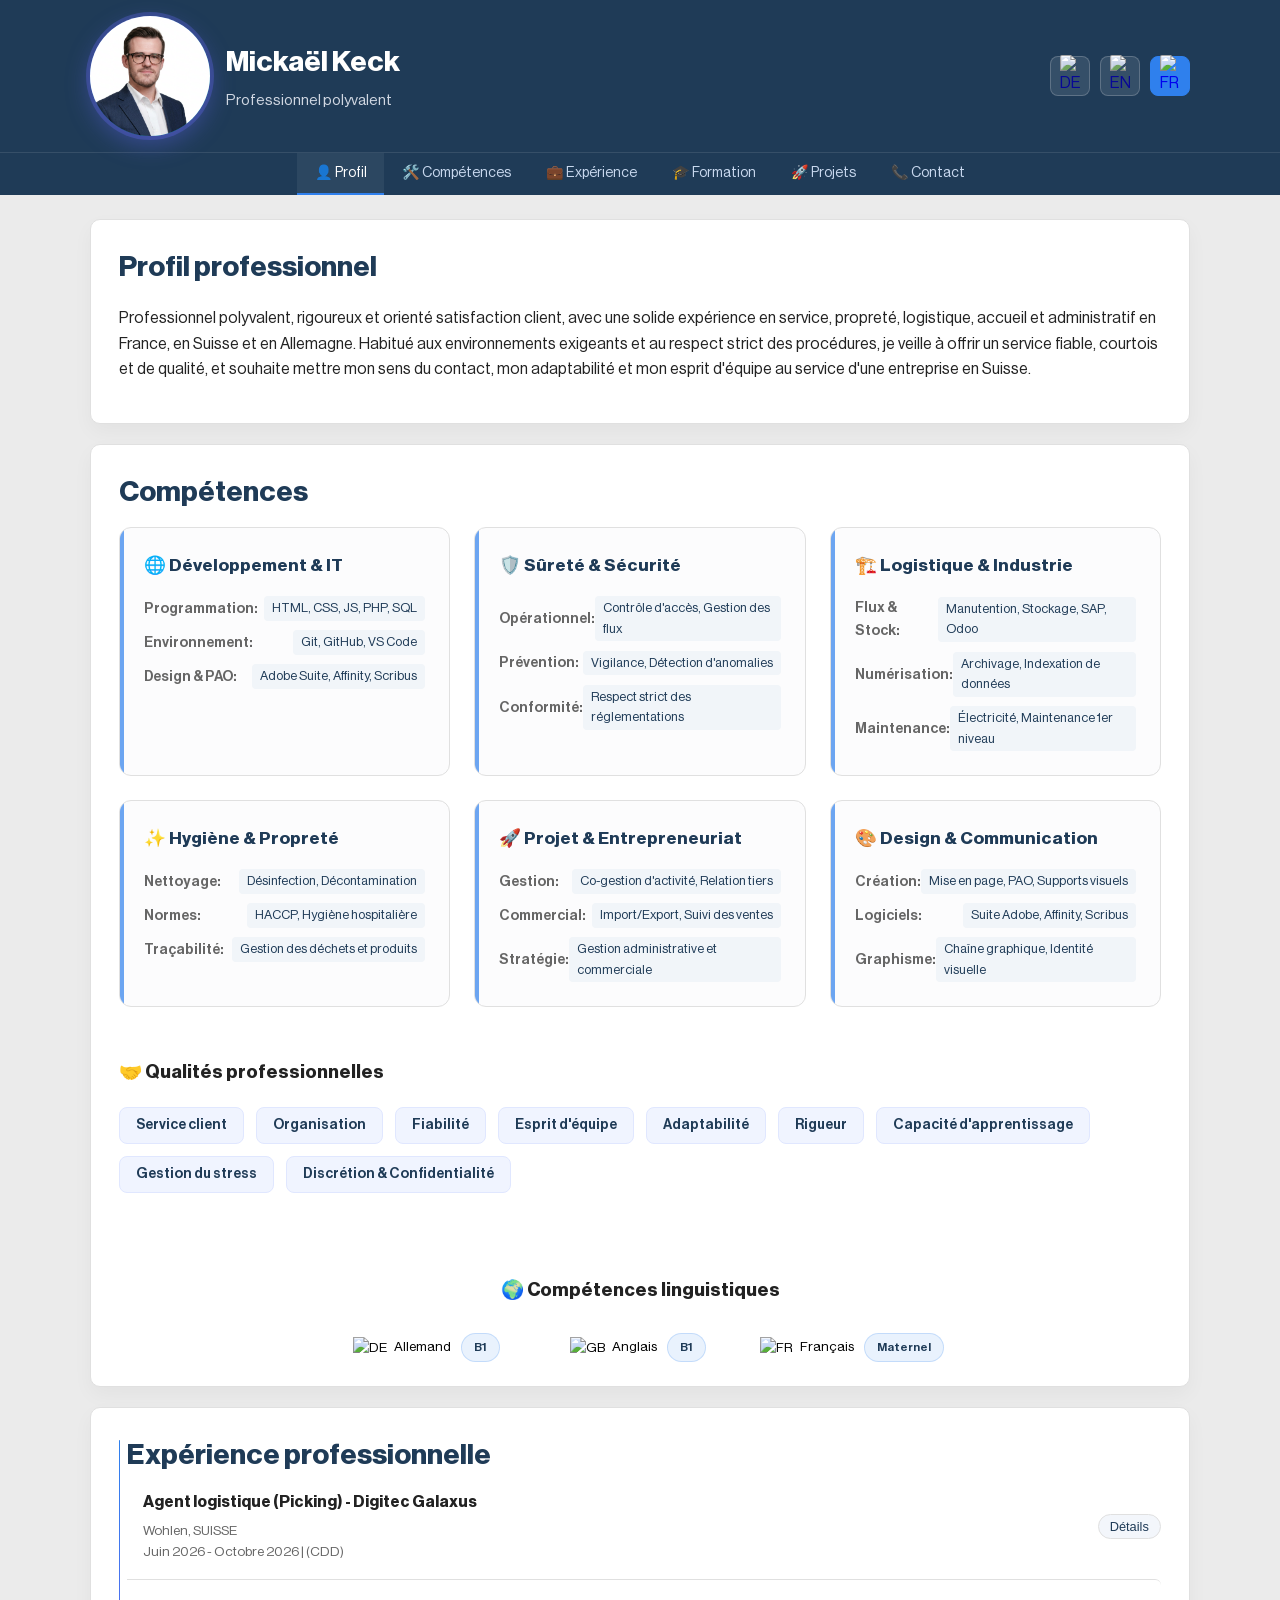
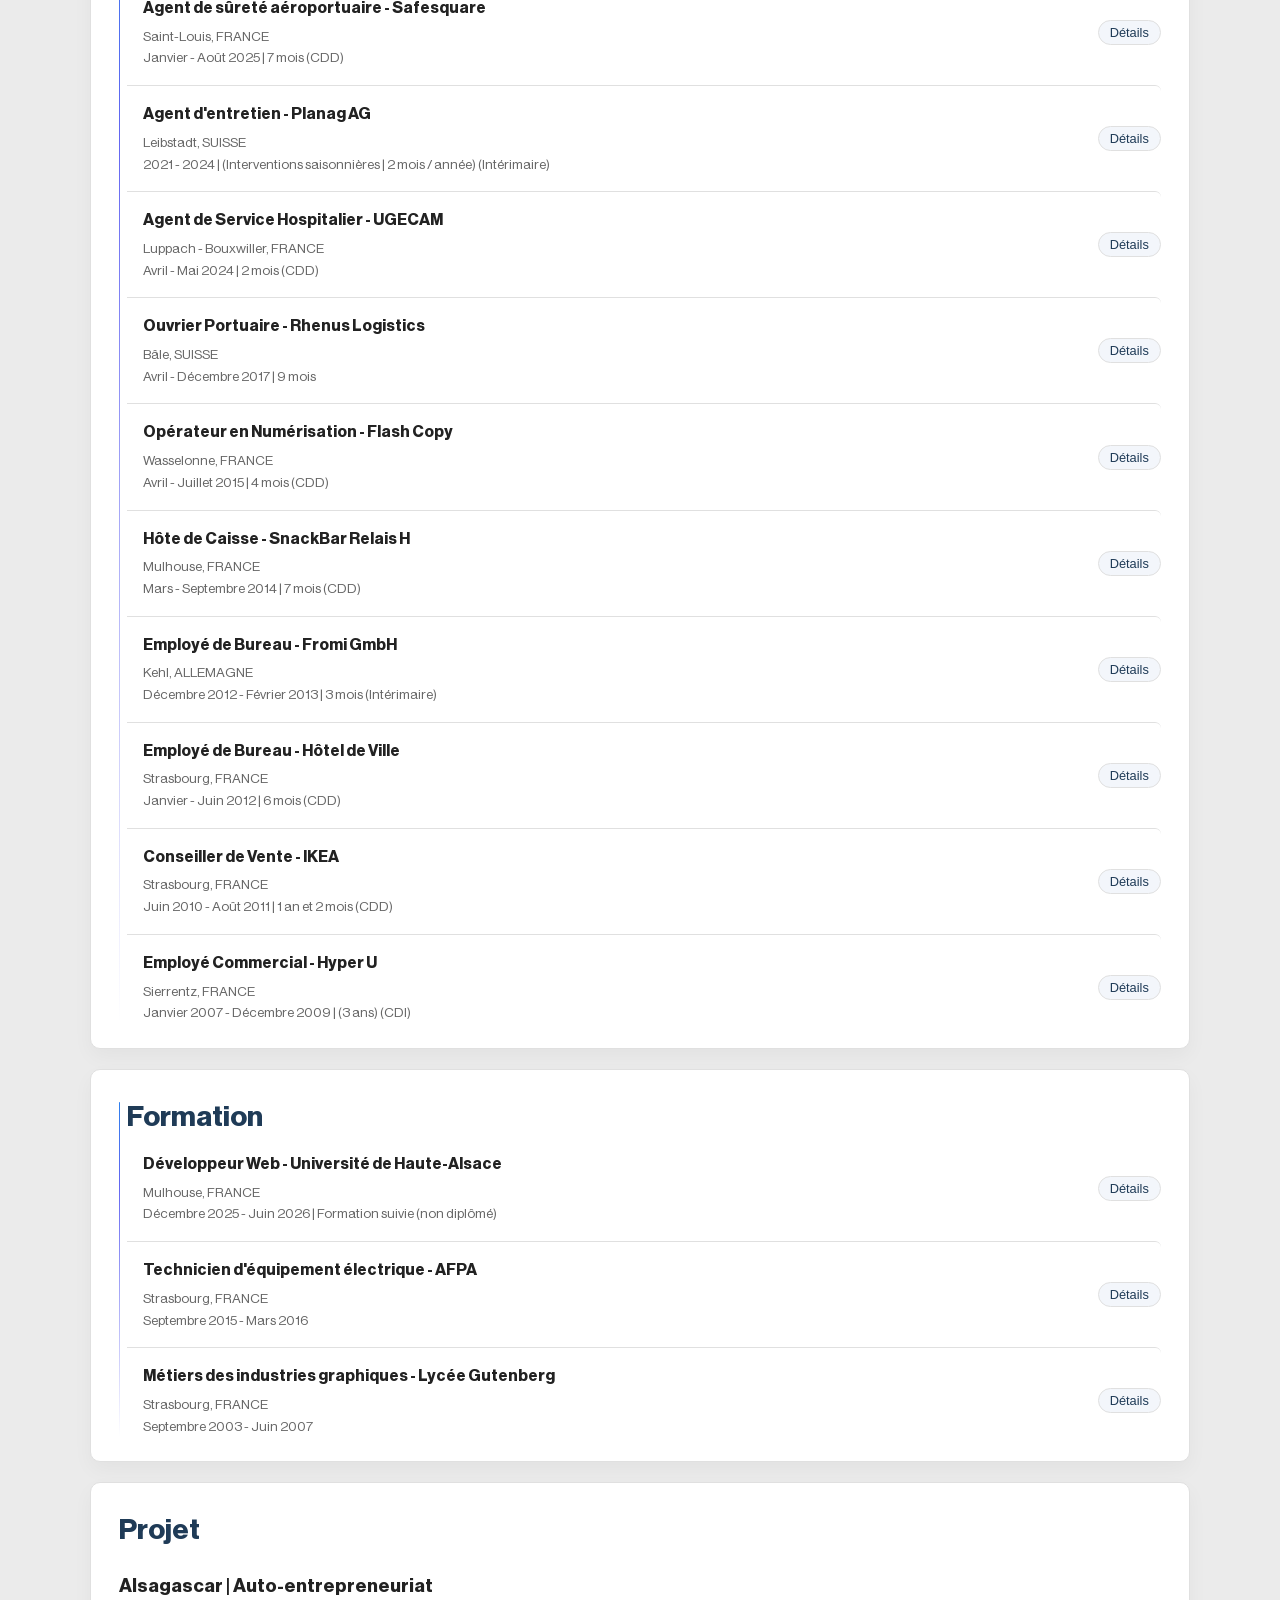
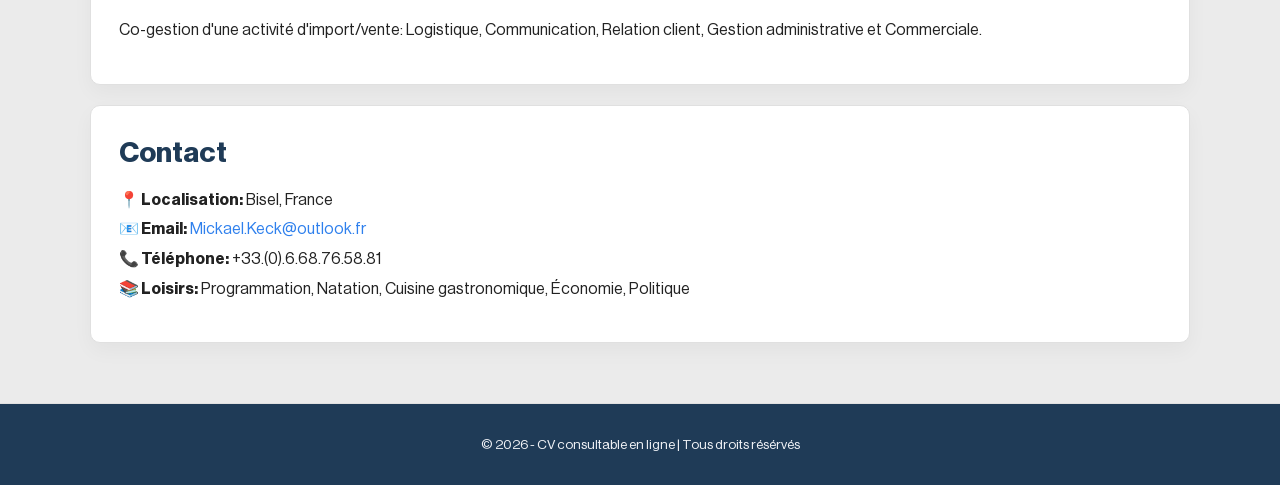
==== commit 066912b2: "Update job dates in index.html" ====
--- a/index.html
+++ b/index.html
@@ -185,7 +185,7 @@
           <header>
             <div>
               <h3>Agent de sûreté aéroportuaire - Safesquare</h3>
-              <p class="job-meta">Saint-Louis, FRANCE<br>Février - Août 2025 | 7 mois (CDD)</p>
+              <p class="job-meta">Saint-Louis, FRANCE<br>Janvier - Août 2025 | 7 mois (CDD)</p>
             </div>
             <button class="toggle-job" type="button">Détails</button>
           </header>
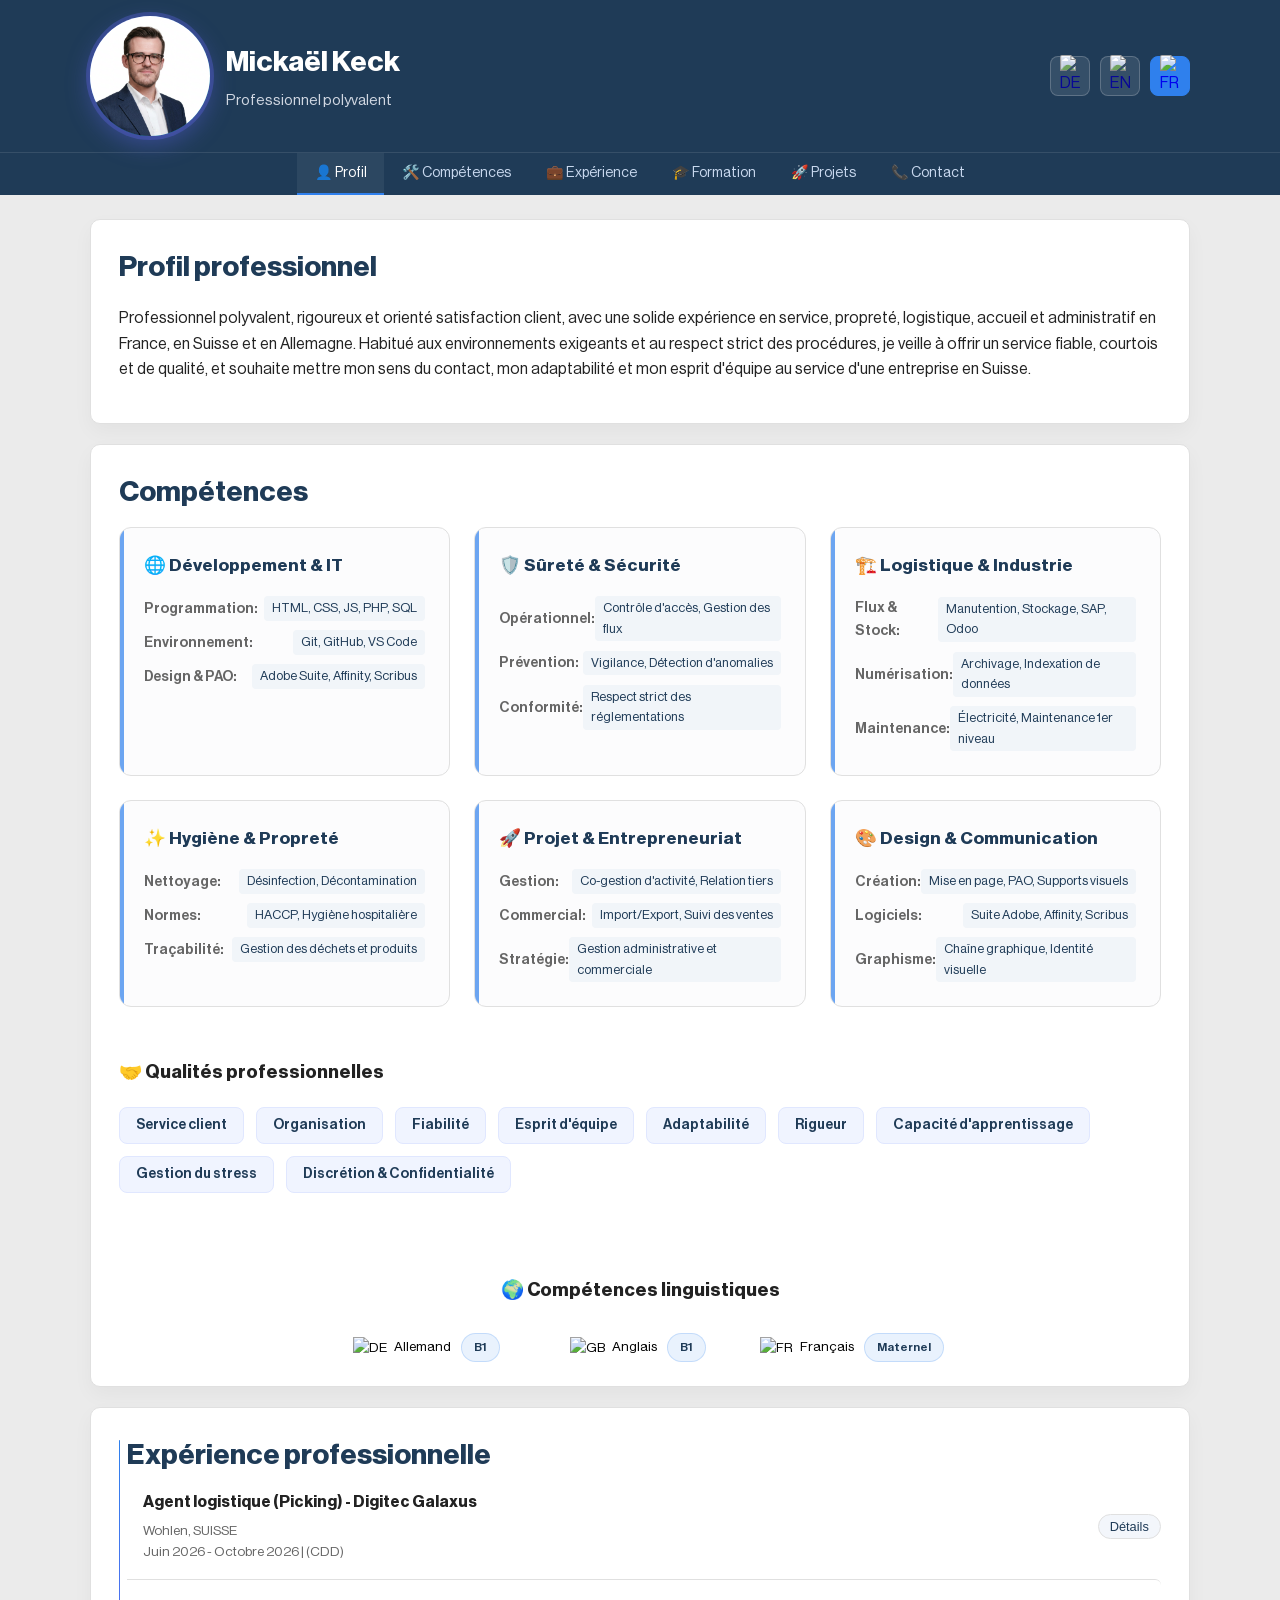
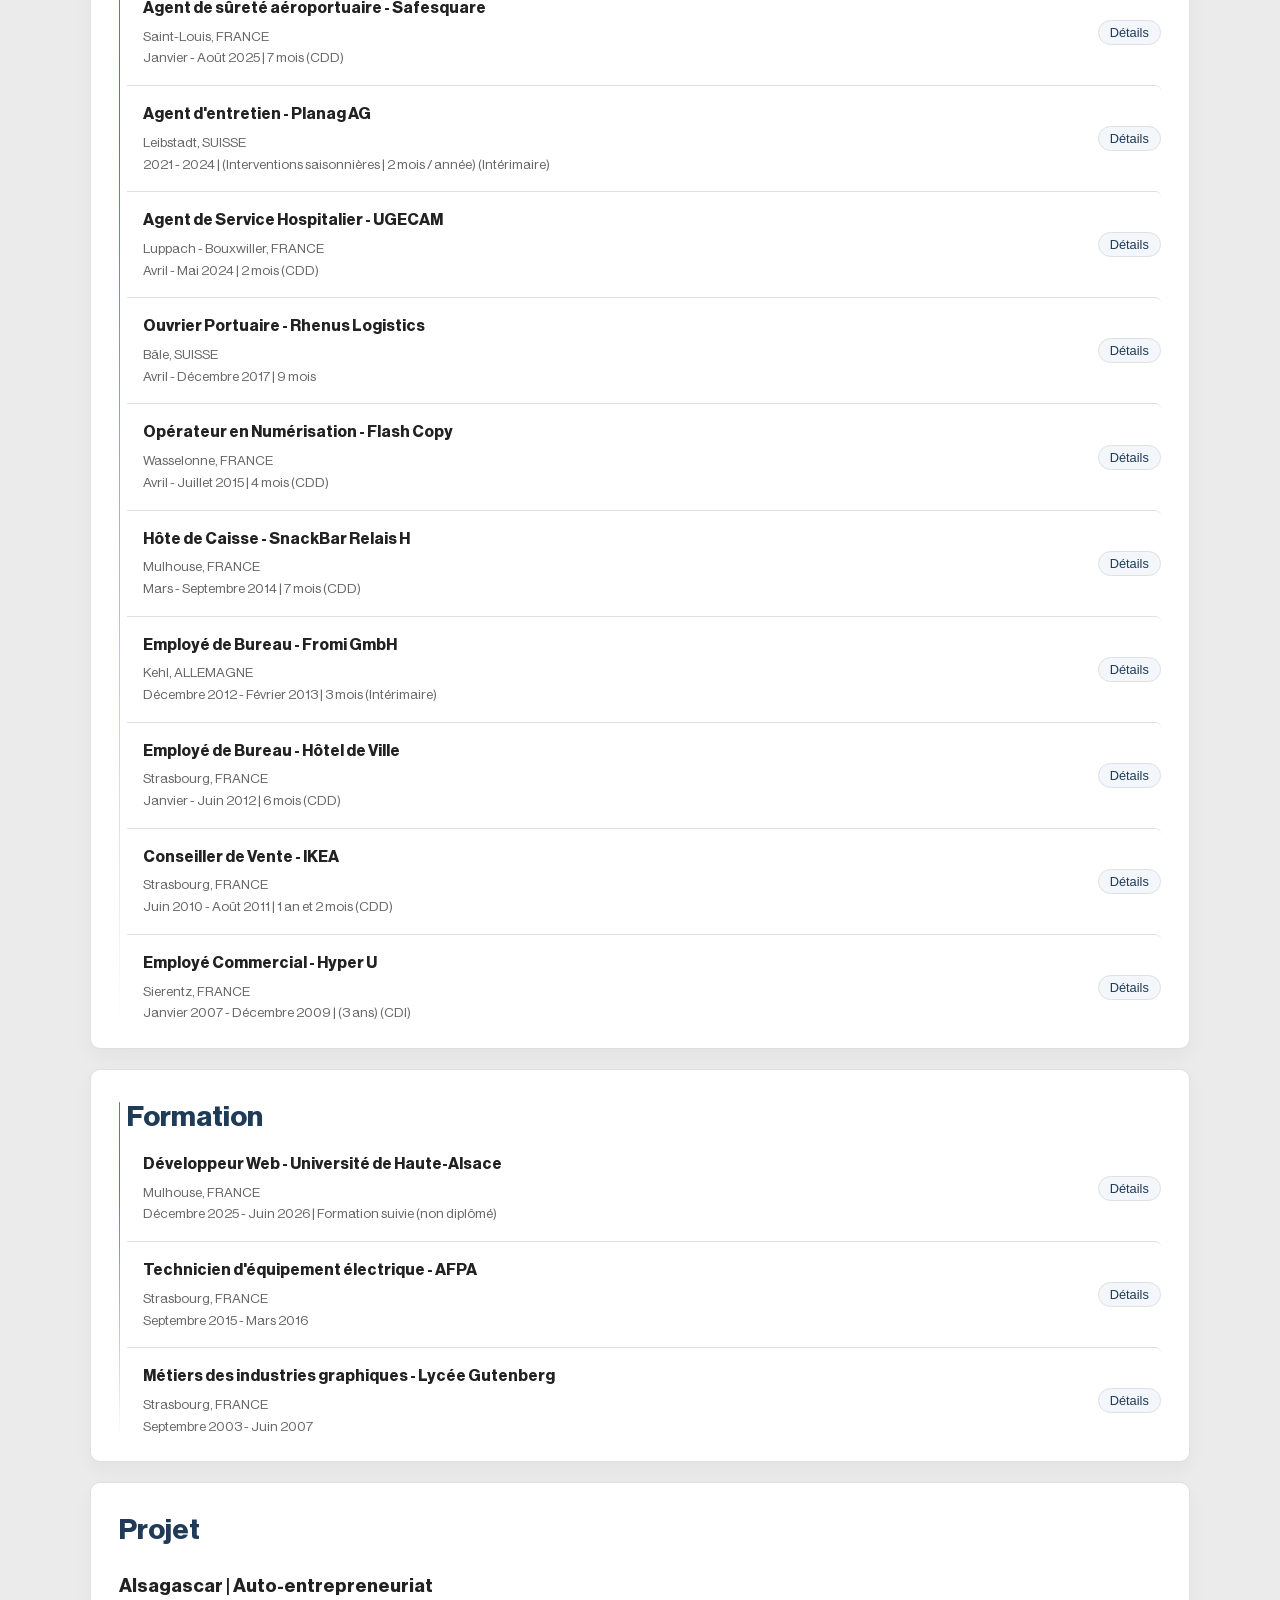
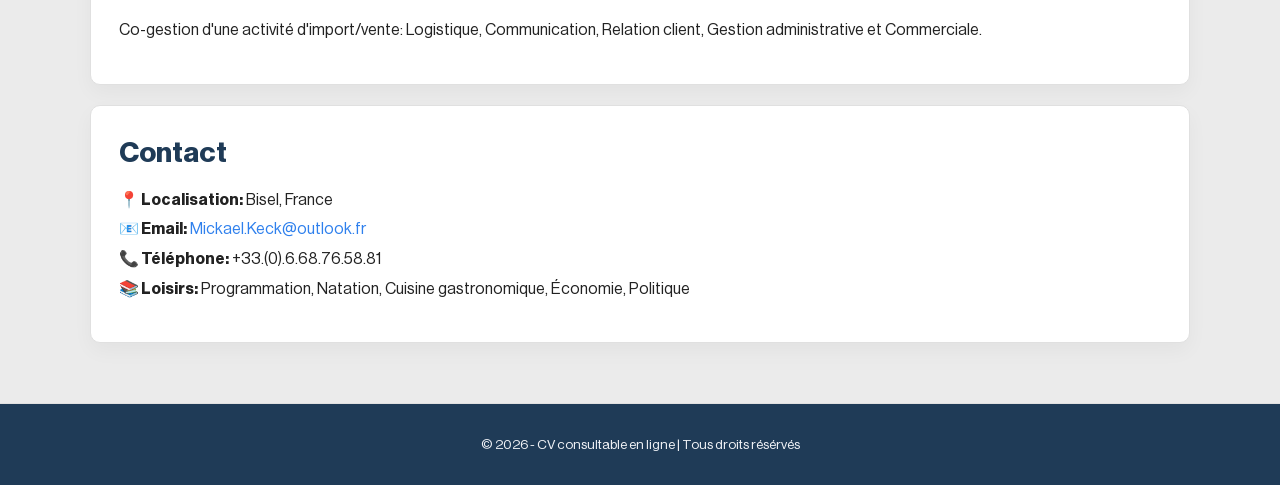
==== commit 4924a8aa: "Correct typo in job location in index.html" ====
--- a/index.html
+++ b/index.html
@@ -320,7 +320,7 @@
           <header>
             <div>
               <h3>Employé Commercial  - Hyper U</h3>
-              <p class="job-meta">Sierrentz, FRANCE<br>Janvier 2007 - Décembre 2009 | (3 ans) (CDI)</p>
+              <p class="job-meta">Sierentz, FRANCE<br>Janvier 2007 - Décembre 2009 | (3 ans) (CDI)</p>
             </div>
             <button class="toggle-job" type="button">Détails</button>
           </header>
